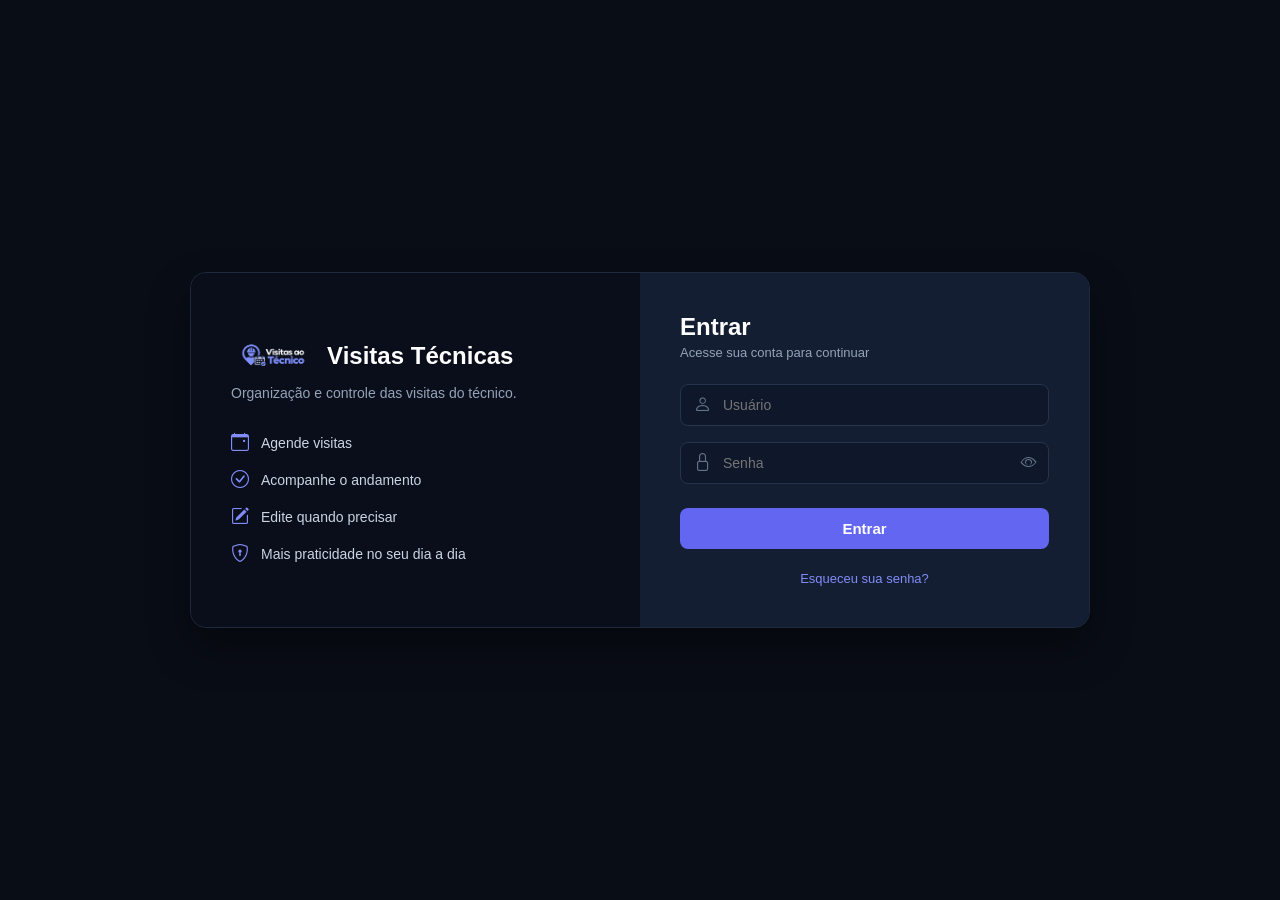
==== login.html @ baa8d4c4 "Interface do sistema de vistas técnicas" ====
<!DOCTYPE html>
<html lang="pt-BR">
<head>
  <meta charset="UTF-8">
  <meta name="viewport" content="width=device-width, initial-scale=1.0">
  <title>Visitas Técnicas - Login</title>
  
  <!-- Bootstrap Icons CDN -->
  <link rel="stylesheet" href="https://cdn.jsdelivr.net/npm/bootstrap-icons@1.11.3/font/bootstrap-icons.min.css">
  <link rel="stylesheet" href="style.css">
</head>
<body class="login-body">

  <div class="login-wrapper">
    <!-- Lado Esquerdo: Apresentação -->
    <div class="login-banner">
      <div class="brand-logo-container">
        <!-- Cole o caminho da sua logo aqui -->
        <img src="img/logo (2).png" alt="Visitas Técnicas" class="brand-logo" onerror="this.style.display='none'; document.getElementById('fallback-icon').style.display='inline-block';">
        <i id="fallback-icon" class="bi bi-shield-check brand-fallback-icon" style="display:none;"></i>
        <h1>Visitas Técnicas</h1>
      </div>
      
      <p class="brand-desc">Organização e controle das visitas do técnico.</p>

      <ul class="login-features">
        <li><i class="bi bi-calendar-event"></i> Agende visitas</li>
        <li><i class="bi bi-check-circle"></i> Acompanhe o andamento</li>
        <li><i class="bi bi-pencil-square"></i> Edite quando precisar</li>
        <li><i class="bi bi-shield-lock"></i> Mais praticidade no seu dia a dia</li>
      </ul>
    </div>

    <!-- Lado Direito: Formulário -->
    <div class="login-box">
      <h2>Entrar</h2>
      <p class="subtitle">Acesse sua conta para continuar</p>

      <form id="formLogin">
        <div class="field-group">
          <i class="bi bi-person field-icon"></i>
          <input type="text" id="userInput" placeholder="Usuário" required>
        </div>

        <div class="field-group">
          <i class="bi bi-lock field-icon"></i>
          <input type="password" id="passwordInput" placeholder="Senha" required>
          <button type="button" class="btn-toggle-pass" id="btnTogglePass">
            <i class="bi bi-eye" id="eyeIcon"></i>
          </button>
        </div>

        <button type="submit" class="btn-submit">Entrar</button>

        <div class="form-links">
          <a href="#" class="forgot-link">Esqueceu sua senha?</a>
        </div>
      </form>
    </div>
  </div>

  <script src="script.js"></script>
</body>
</html>
---- style.css ----
* {
  margin: 0;
  padding: 0;
  box-sizing: border-box;
  font-family: -apple-system, BlinkMacSystemFont, "Segoe UI", Roboto, Helvetica, Arial, sans-serif;
}

:root {
  --bg-page: #f1f5f9;
  --bg-card: #ffffff;
  --text-main: #0f172a;
  --text-sub: #64748b;
  --border-color: #e2e8f0;

  --sidebar-bg: #0f172a;
  --sidebar-text: #94a3b8;
  --sidebar-active: #4f46e5;

  --primary-color: #4f46e5;
  --primary-hover: #4338ca;

  /* Status e Ações */
  --blue: #3b82f6;
  --bg-blue: #eff6ff;
  --green: #10b981;
  --bg-green: #ecfdf5;
  --amber: #f59e0b;
  --bg-amber: #fffbeb;
  --red: #ef4444;
  --bg-red: #fef2f2;
  --purple: #8b5cf6;
  --bg-purple: #f5f3ff;
}

body.dark-mode {
  --bg-page: #0b0f19;
  --bg-card: #151e32;
  --text-main: #f8fafc;
  --text-sub: #94a3b8;
  --border-color: #26334d;

  --bg-blue: #1e293b;
  --bg-green: #14382c;
  --bg-amber: #3d2f13;
  --bg-red: #3b1919;
  --bg-purple: #2b1f47;
}

body {
  background-color: var(--bg-page);
  color: var(--text-main);
  transition: background-color 0.2s;
}

/* ==========================================================================
   ESTILOS DE LOGO (Configuração da sua imagem)
   ========================================================================== */
.brand-logo,
.sidebar-logo-img {
  max-height: 42px;
  width: auto;
  object-fit: contain;
}

.brand-fallback-icon {
  font-size: 32px;
  color: #818cf8;
}

/* ==========================================================================
   TELA DE LOGIN
   ========================================================================== */
.login-body {
  min-height: 100vh;
  background: #090d16;
  display: flex;
  align-items: center;
  justify-content: center;
  padding: 16px;
}

.login-wrapper {
  display: grid;
  grid-template-columns: 1fr 1fr;
  max-width: 900px;
  width: 100%;
  background: #0f172a;
  border-radius: 16px;
  overflow: hidden;
  border: 1px solid #1e293b;
  box-shadow: 0 20px 40px rgba(0, 0, 0, 0.4);
}

.login-banner {
  padding: 40px;
  background: #090e1a;
  color: #ffffff;
  display: flex;
  flex-direction: column;
  justify-content: center;
}

.brand-logo-container {
  display: flex;
  align-items: center;
  gap: 12px;
  margin-bottom: 8px;
}

.brand-logo-container h1 {
  font-size: 24px;
  font-weight: 700;
}

.brand-desc {
  color: #94a3b8;
  font-size: 14px;
  margin-bottom: 32px;
}

.login-features {
  list-style: none;
  display: flex;
  flex-direction: column;
  gap: 16px;
}

.login-features li {
  display: flex;
  align-items: center;
  gap: 12px;
  color: #cbd5e1;
  font-size: 14px;
}

.login-features i {
  color: #818cf8;
  font-size: 18px;
}

.login-box {
  padding: 40px;
  background: #141e33;
  display: flex;
  flex-direction: column;
  justify-content: center;
}

.login-box h2 {
  color: #ffffff;
  font-size: 24px;
  margin-bottom: 4px;
}

.login-box .subtitle {
  color: #94a3b8;
  font-size: 13px;
  margin-bottom: 24px;
}

.field-group {
  position: relative;
  margin-bottom: 16px;
}

.field-icon {
  position: absolute;
  left: 14px;
  top: 50%;
  transform: translateY(-50%);
  color: #64748b;
  font-size: 18px;
}

.field-group input {
  width: 100%;
  padding: 12px 16px 12px 42px;
  background: #0f172a;
  border: 1px solid #26334d;
  border-radius: 8px;
  color: #ffffff;
  font-size: 14px;
  outline: none;
}

.field-group input:focus {
  border-color: #6366f1;
}

.btn-toggle-pass {
  position: absolute;
  right: 12px;
  top: 50%;
  transform: translateY(-50%);
  background: none;
  border: none;
  color: #64748b;
  cursor: pointer;
  font-size: 16px;
}

.btn-submit {
  width: 100%;
  padding: 12px;
  background: #6366f1;
  color: #ffffff;
  border: none;
  border-radius: 8px;
  font-weight: 600;
  font-size: 15px;
  cursor: pointer;
  margin-top: 8px;
}

.btn-submit:hover {
  background: #4f46e5;
}

.form-links {
  text-align: center;
  margin-top: 20px;
}

.forgot-link {
  color: #818cf8;
  font-size: 13px;
  text-decoration: none;
}

.forgot-link:hover {
  text-decoration: underline;
}

/* ==========================================================================
   DASHBOARD - LAYOUT & SIDEBAR
   ========================================================================== */
.dashboard-body {
  display: flex;
  min-height: 100vh;
}

.sidebar {
  width: 250px;
  background: var(--sidebar-bg);
  color: #ffffff;
  position: fixed;
  top: 0;
  bottom: 0;
  left: 0;
  display: flex;
  flex-direction: column;
  z-index: 100;
  transition: transform 0.25s ease;
}

.sidebar-brand {
  padding: 20px;
  display: flex;
  align-items: center;
  gap: 12px;
  font-weight: 700;
  font-size: 16px;
  border-bottom: 1px solid rgba(255, 255, 255, 0.05);
}

.sidebar-menu {
  flex: 1;
  padding: 16px 12px;
  display: flex;
  flex-direction: column;
  gap: 4px;
}

.menu-item {
  display: flex;
  align-items: center;
  gap: 12px;
  padding: 10px 14px;
  color: var(--sidebar-text);
  text-decoration: none;
  border-radius: 8px;
  font-size: 14px;
  font-weight: 500;
}

.menu-item:hover {
  background: #1e293b;
  color: #ffffff;
}

.menu-item.active {
  background: var(--sidebar-active);
  color: #ffffff;
}

.sidebar-footer {
  padding: 16px 12px;
  border-top: 1px solid rgba(255, 255, 255, 0.05);
}

.profile-card {
  display: flex;
  align-items: center;
  gap: 10px;
  padding: 8px 10px;
  background: rgba(255, 255, 255, 0.04);
  border-radius: 8px;
  cursor: pointer;
  margin-bottom: 8px;
}

.user-avatar {
  width: 32px;
  height: 32px;
  border-radius: 50%;
  background: #334155;
  display: flex;
  align-items: center;
  justify-content: center;
}

.user-details {
  flex: 1;
  display: flex;
  flex-direction: column;
}

.user-name {
  font-size: 12px;
  font-weight: 600;
}

.user-role {
  font-size: 10px;
  color: #94a3b8;
}

.btn-logout {
  display: flex;
  align-items: center;
  gap: 10px;
  padding: 8px 10px;
  color: #ef4444;
  text-decoration: none;
  font-size: 13px;
  border-radius: 6px;
}

/* ==========================================================================
   CONTEÚDO PRINCIPAL
   ========================================================================== */
.page-content {
  margin-left: 250px;
  flex: 1;
  padding: 24px;
  display: flex;
  flex-direction: column;
  gap: 20px;
}

/* Topbar */
.topbar {
  display: flex;
  justify-content: space-between;
  align-items: center;
}

.topbar-left {
  display: flex;
  align-items: center;
  gap: 12px;
}

.btn-menu-toggle {
  display: none;
  background: none;
  border: none;
  font-size: 24px;
  color: var(--text-main);
  cursor: pointer;
}

.page-title {
  font-size: 20px;
  font-weight: 700;
}

.page-subtitle {
  font-size: 12px;
  color: var(--text-sub);
}

.topbar-right {
  display: flex;
  align-items: center;
  gap: 10px;
}

.theme-switcher {
  background: var(--bg-card);
  border: 1px solid var(--border-color);
  padding: 3px;
  border-radius: 20px;
  display: flex;
  gap: 2px;
}

.theme-btn {
  background: none;
  border: none;
  padding: 4px 8px;
  border-radius: 14px;
  color: var(--text-sub);
  cursor: pointer;
}

.theme-btn.active {
  background: var(--sidebar-bg);
  color: #ffffff;
}

.btn-icon {
  background: var(--bg-card);
  border: 1px solid var(--border-color);
  width: 36px;
  height: 36px;
  border-radius: 50%;
  display: flex;
  align-items: center;
  justify-content: center;
  color: var(--text-main);
  position: relative;
  cursor: pointer;
}

.dot-badge {
  position: absolute;
  top: -2px;
  right: -2px;
  background: #ef4444;
  color: #ffffff;
  font-size: 10px;
  width: 15px;
  height: 15px;
  border-radius: 50%;
  display: flex;
  align-items: center;
  justify-content: center;
  font-weight: bold;
}

.header-avatar {
  width: 36px;
  height: 36px;
  border-radius: 50%;
  background: #cbd5e1;
  display: flex;
  align-items: center;
  justify-content: center;
  color: #475569;
}

/* Cards KPI */
.kpi-row {
  display: flex;
  align-items: center;
  justify-content: space-between;
  gap: 16px;
  flex-wrap: wrap;
}

.kpi-cards {
  display: flex;
  gap: 12px;
  flex: 1;
  flex-wrap: wrap;
}

.kpi-card {
  background: var(--bg-card);
  border: 1px solid var(--border-color);
  border-radius: 10px;
  padding: 14px;
  display: flex;
  align-items: center;
  gap: 12px;
  flex: 1;
  min-width: 150px;
}

.kpi-icon {
  width: 40px;
  height: 40px;
  border-radius: 8px;
  display: flex;
  align-items: center;
  justify-content: center;
  font-size: 18px;
}

.icon-blue { background: var(--bg-blue); color: var(--blue); }
.icon-purple { background: var(--bg-purple); color: var(--purple); }
.icon-green { background: var(--bg-green); color: var(--green); }
.icon-red { background: var(--bg-red); color: var(--red); }
.icon-amber { background: var(--bg-amber); color: var(--amber); }

.kpi-info {
  display: flex;
  flex-direction: column;
}

.kpi-info .title { font-size: 11px; color: var(--text-sub); }
.kpi-info .number { font-size: 18px; font-weight: 700; }
.kpi-info .period { font-size: 10px; color: var(--text-sub); }

.btn-primary-action {
  background: var(--primary-color);
  color: #ffffff;
  border: none;
  padding: 10px 16px;
  border-radius: 8px;
  font-weight: 600;
  font-size: 13px;
  display: flex;
  align-items: center;
  gap: 6px;
  cursor: pointer;
  white-space: nowrap;
}

/* Painel principal */
.dashboard-content {
  display: grid;
  grid-template-columns: 1fr 320px;
  gap: 20px;
}

.card-panel {
  background: var(--bg-card);
  border: 1px solid var(--border-color);
  border-radius: 12px;
  padding: 18px;
}

.panel-header {
  display: flex;
  justify-content: space-between;
  align-items: center;
  margin-bottom: 16px;
}

.panel-header h2 {
  font-size: 15px;
  font-weight: 700;
}

.date-highlight {
  font-size: 12px;
  font-weight: 400;
  color: var(--text-sub);
}

.select-filter {
  padding: 4px 8px;
  border-radius: 6px;
  border: 1px solid var(--border-color);
  background: var(--bg-card);
  color: var(--text-main);
  font-size: 12px;
}

/* Lista de Visitas */
.visit-items {
  display: flex;
  flex-direction: column;
  gap: 10px;
}

.visit-card {
  display: flex;
  align-items: center;
  justify-content: space-between;
  padding: 12px 14px;
  background: var(--bg-page);
  border-radius: 8px;
  border-left: 4px solid transparent;
}

.border-amber { border-left-color: var(--amber); }
.border-blue { border-left-color: var(--blue); }
.border-red { border-left-color: var(--red); }
.border-green { border-left-color: var(--green); }

.visit-card .time {
  font-size: 13px;
  font-weight: 700;
  color: var(--primary-color);
  width: 50px;
}

.visit-card .info {
  flex: 1;
  padding: 0 12px;
}

.visit-card .info h3 {
  font-size: 13px;
  margin-bottom: 2px;
}

.visit-card .info p {
  font-size: 11px;
  color: var(--text-sub);
  display: flex;
  align-items: center;
  gap: 4px;
  margin-top: 1px;
}

.action-box {
  display: flex;
  align-items: center;
  gap: 12px;
}

.tag {
  padding: 3px 10px;
  border-radius: 10px;
  font-size: 11px;
  font-weight: 600;
}

.tag-amber { background: var(--bg-amber); color: var(--amber); }
.tag-blue { background: var(--bg-blue); color: var(--blue); }
.tag-red { background: var(--bg-red); color: var(--red); }
.tag-green { background: var(--bg-green); color: var(--green); }

.btn-detail {
  background: none;
  border: none;
  color: var(--blue);
  font-size: 12px;
  cursor: pointer;
}

.panel-footer {
  text-align: center;
  margin-top: 14px;
}

.link-more, .link-sm {
  color: var(--blue);
  text-decoration: none;
  font-size: 12px;
  font-weight: 600;
}

/* Agenda Widget */
.right-column {
  display: flex;
  flex-direction: column;
  gap: 20px;
}

.calendar-controls {
  display: flex;
  align-items: center;
  gap: 6px;
  font-size: 12px;
  font-weight: 600;
  color: var(--text-sub);
}

.btn-arrow {
  background: none;
  border: none;
  color: var(--text-sub);
  cursor: pointer;
}

.mini-calendar {
  display: grid;
  grid-template-columns: repeat(7, 1fr);
  gap: 4px;
  text-align: center;
  margin-bottom: 12px;
}

.cal-head {
  font-size: 10px;
  color: var(--text-sub);
  font-weight: 600;
  padding-bottom: 4px;
}

.cal-day {
  font-size: 11px;
  padding: 4px 0;
  display: flex;
  flex-direction: column;
  align-items: center;
  position: relative;
}

.cal-day.muted { color: var(--border-color); }

.cal-day.active {
  background: var(--blue);
  color: #ffffff;
  border-radius: 50%;
  width: 24px;
  height: 24px;
  margin: 0 auto;
  line-height: 16px;
}

.dot {
  width: 3px;
  height: 3px;
  border-radius: 50%;
  margin-top: 2px;
}

.dot.blue, .legend-icon.blue { background: var(--blue); }
.dot.green, .legend-icon.green { background: var(--green); }
.dot.red, .legend-icon.red { background: var(--red); }
.dot.amber, .legend-icon.amber { background: var(--amber); }

.calendar-legend {
  display: grid;
  grid-template-columns: 1fr 1fr;
  gap: 6px;
  font-size: 10px;
  color: var(--text-sub);
  padding-top: 10px;
  border-top: 1px solid var(--border-color);
}

.calendar-legend span {
  display: flex;
  align-items: center;
  gap: 4px;
}

.legend-icon {
  width: 6px;
  height: 6px;
  border-radius: 50%;
  display: inline-block;
}

/* Próximas Visitas */
.next-items {
  display: flex;
  flex-direction: column;
  gap: 8px;
}

.next-item {
  display: flex;
  align-items: center;
  gap: 10px;
  padding: 8px 0;
  border-bottom: 1px solid var(--border-color);
}

.next-item:last-child { border-bottom: none; }

.item-icon {
  width: 32px;
  height: 32px;
  border-radius: 6px;
  background: var(--bg-blue);
  color: var(--blue);
  display: flex;
  align-items: center;
  justify-content: center;
  font-size: 14px;
}

.item-details { flex: 1; }
.item-details h4 { font-size: 12px; }
.item-details p { font-size: 10px; color: var(--text-sub); }
.item-arrow { font-size: 12px; color: var(--text-sub); }

.sidebar-backdrop {
  display: none;
  position: fixed;
  inset: 0;
  background: rgba(0,0,0,0.5);
  z-index: 90;
}

/* Mobile */
@media (max-width: 900px) {
  .dashboard-content { grid-template-columns: 1fr; }
}

@media (max-width: 768px) {
  .login-wrapper { grid-template-columns: 1fr; }
  .login-banner { display: none; }

  .sidebar { transform: translateX(-100%); }
  .sidebar.open { transform: translateX(0); }
  .sidebar-backdrop.active { display: block; }

  .page-content { margin-left: 0; padding: 16px; }
  .btn-menu-toggle { display: block; }

  .visit-card { flex-direction: column; align-items: flex-start; gap: 8px; }
  .action-box { width: 100%; justify-content: space-between; }
}

/* ==========================================================================
   TELA: NOVA VISITA & FORMULÁRIOS
   ========================================================================== */
.form-section-title {
  font-size: 16px;
  font-weight: 700;
  margin-bottom: 20px;
}

.visit-form {
  display: flex;
  flex-direction: column;
  gap: 16px;
}

.form-row {
  display: grid;
  grid-template-columns: 1fr 1fr;
  gap: 16px;
}

.form-group {
  display: flex;
  flex-direction: column;
  gap: 6px;
}

.form-group.full-width {
  grid-column: 1 / -1;
}

.form-group label {
  font-size: 13px;
  font-weight: 600;
  color: var(--text-main);
  display: flex;
  align-items: center;
  gap: 6px;
}

.form-group label i {
  color: var(--text-sub);
}

.form-group input,
.form-group select,
.form-group textarea {
  width: 100%;
  padding: 10px 14px;
  border-radius: 8px;
  border: 1px solid var(--border-color);
  background-color: var(--bg-card);
  color: var(--text-main);
  font-size: 13px;
  outline: none;
  transition: border-color 0.2s;
}

.form-group input:focus,
.form-group select:focus,
.form-group textarea:focus {
  border-color: var(--primary-color);
}

.form-group textarea {
  resize: vertical;
}

/* Painel de Resumo */
.summary-panel {
  display: flex;
  flex-direction: column;
  gap: 16px;
}

.summary-card-box {
  background: var(--bg-page);
  border-radius: 10px;
  padding: 14px;
  display: flex;
  flex-direction: column;
  gap: 16px;
}

.summary-item {
  display: flex;
  align-items: center;
  gap: 12px;
}

.summary-icon {
  width: 36px;
  height: 36px;
  border-radius: 8px;
  background: var(--bg-blue);
  color: var(--blue);
  display: flex;
  align-items: center;
  justify-content: center;
  font-size: 16px;
}

.summary-info {
  display: flex;
  flex-direction: column;
}

.summary-label {
  font-size: 11px;
  color: var(--text-sub);
}

.summary-value {
  font-size: 13px;
  font-weight: 600;
  color: var(--text-main);
}

.summary-value.muted {
  color: var(--text-sub);
  font-weight: 400;
}

.summary-actions {
  display: flex;
  flex-direction: column;
  gap: 8px;
  margin-top: 8px;
}

.full-btn {
  width: 100%;
  justify-content: center;
}

.btn-secondary-action {
  display: block;
  text-align: center;
  padding: 10px;
  border-radius: 8px;
  border: 1px solid var(--border-color);
  background: transparent;
  color: var(--text-sub);
  text-decoration: none;
  font-size: 13px;
  font-weight: 600;
  transition: background 0.2s;
}

.btn-secondary-action:hover {
  background: var(--bg-page);
}

@media (max-width: 600px) {
  .form-row {
    grid-template-columns: 1fr;
  }
}

/* Campo de texto com ícone */
.input-with-icon {
  position: relative;
  display: flex;
  align-items: center;
}

.input-with-icon i {
  position: absolute;
  left: 12px;
  color: var(--text-sub);
  font-size: 16px;
  pointer-events: none;
}

.input-with-icon input {
  width: 100%;
  padding: 10px 12px 10px 38px; /* Espaço para o ícone na esquerda */
  border: 1px solid var(--border-color);
  border-radius: 8px;
  background-color: var(--bg-card);
  color: var(--text-main);
  font-size: 14px;
  outline: none;
  transition: border-color 0.2s;
}

.input-with-icon input:focus {
  border-color: var(--primary-color);
}

/* ==========================================================================
   TELA: DETALHES DA VISITA
   ========================================================================== */
.details-top-bar {
  display: flex;
  justify-content: space-between;
  align-items: center;
  margin-bottom: 8px;
}

.btn-back {
  display: flex;
  align-items: center;
  gap: 8px;
  background: var(--bg-card);
  border: 1px solid var(--border-color);
  padding: 8px 14px;
  border-radius: 8px;
  color: var(--text-main);
  font-size: 13px;
  font-weight: 600;
  text-decoration: none;
  transition: background 0.2s;
}

.btn-back:hover {
  background: var(--bg-page);
}

.main-details-column {
  display: flex;
  flex-direction: column;
  gap: 20px;
}

.details-list {
  display: flex;
  flex-direction: column;
  gap: 20px;
}

.detail-row {
  display: flex;
  gap: 16px;
  align-items: flex-start;
}

.detail-icon {
  width: 40px;
  height: 40px;
  border-radius: 10px;
  background: var(--bg-purple);
  color: var(--purple);
  display: flex;
  align-items: center;
  justify-content: center;
  font-size: 18px;
  flex-shrink: 0;
}

.detail-content {
  display: flex;
  flex-direction: column;
  gap: 2px;
}

.detail-header-title {
  display: flex;
  align-items: center;
  gap: 12px;
}

.detail-header-title h3 {
  font-size: 16px;
  font-weight: 700;
}

.detail-label {
  font-size: 11px;
  color: var(--text-sub);
}

.detail-title {
  font-size: 14px;
  font-weight: 600;
  color: var(--text-main);
}

.detail-obs {
  font-size: 13px;
  color: var(--text-sub);
  line-height: 1.4;
  margin-top: 4px;
}

/* Lista de Participantes */
.participants-panel {
  margin-top: 0;
}

.participants-list {
  display: flex;
  flex-direction: column;
  gap: 12px;
}

.participant-item {
  display: flex;
  align-items: center;
  gap: 12px;
  padding: 10px 0;
  border-bottom: 1px solid var(--border-color);
}

.participant-item:last-child {
  border-bottom: none;
}

.participant-avatar {
  width: 36px;
  height: 36px;
  border-radius: 50%;
  background: #cbd5e1;
  display: flex;
  align-items: center;
  justify-content: center;
  color: #475569;
}

.participant-info {
  flex: 1;
}

.participant-info h4 {
  font-size: 13px;
  font-weight: 600;
}

.participant-info p {
  font-size: 11px;
  color: var(--text-sub);
}

/* Painel de Ações */
.actions-panel h2 {
  font-size: 15px;
  font-weight: 700;
  margin-bottom: 16px;
}

.action-buttons-list {
  display: flex;
  flex-direction: column;
  gap: 10px;
}

.btn-action-outline,
.btn-action-danger {
  width: 100%;
  padding: 10px 14px;
  border-radius: 8px;
  font-size: 13px;
  font-weight: 600;
  display: flex;
  align-items: center;
  gap: 10px;
  cursor: pointer;
  background: transparent;
  transition: all 0.2s;
}

.btn-action-outline {
  border: 1px solid var(--border-color);
  color: var(--text-main);
}

.btn-action-outline:hover {
  background: var(--bg-page);
  border-color: var(--primary-color);
  color: var(--primary-color);
}

.btn-action-danger {
  border: 1px solid var(--bg-red);
  background: var(--bg-red);
  color: var(--red);
}

.btn-action-danger:hover {
  background: var(--red);
  color: #ffffff;
}

/* ==========================================================================
   TELA: PARTICIPANTES DA VISITA
   ========================================================================== */
.visit-summary-banner {
  display: flex;
  align-items: center;
  justify-content: space-between;
  gap: 16px;
  flex-wrap: wrap;
  padding: 16px 20px;
}

.banner-left {
  display: flex;
  align-items: center;
  gap: 12px;
}

.banner-title {
  font-size: 16px;
  font-weight: 700;
}

.banner-subtitle {
  font-size: 12px;
  color: var(--text-sub);
}

.banner-center {
  display: flex;
  flex-direction: column;
  gap: 4px;
  font-size: 13px;
  color: var(--text-main);
}

.banner-center p {
  display: flex;
  align-items: center;
  gap: 6px;
}

.banner-center i {
  color: var(--text-sub);
}

/* Tabela Customizada */
.participants-table-card {
  padding: 20px;
}

.table-responsive {
  width: 100%;
  overflow-x: auto;
  margin-top: 10px;
}

.custom-table {
  width: 100%;
  border-collapse: collapse;
  text-align: left;
}

.custom-table th {
  padding: 12px 14px;
  font-size: 12px;
  font-weight: 600;
  color: var(--text-sub);
  border-bottom: 1px solid var(--border-color);
}

.custom-table td {
  padding: 14px;
  font-size: 13px;
  border-bottom: 1px solid var(--border-color);
  color: var(--text-main);
}

.custom-table tr:last-child td {
  border-bottom: none;
}

.user-cell {
  display: flex;
  align-items: center;
  gap: 10px;
}

.user-cell-avatar {
  width: 32px;
  height: 32px;
  border-radius: 50%;
  background: #cbd5e1;
  display: flex;
  align-items: center;
  justify-content: center;
  color: #475569;
}

.user-cell-name {
  font-weight: 600;
}

.text-right {
  text-align: right;
}

.btn-table-action {
  background: none;
  border: none;
  color: var(--text-sub);
  font-size: 18px;
  cursor: pointer;
  padding: 4px 8px;
  border-radius: 6px;
}

.btn-table-action:hover {
  background: var(--bg-page);
  color: var(--text-main);
}

/* Paginação */
.table-pagination-footer {
  display: flex;
  align-items: center;
  justify-content: space-between;
  margin-top: 16px;
  padding-top: 16px;
  border-top: 1px solid var(--border-color);
}

.pagination-info {
  font-size: 12px;
  color: var(--text-sub);
}

.pagination-controls {
  display: flex;
  align-items: center;
  gap: 6px;
}

.btn-page {
  min-width: 28px;
  height: 28px;
  border: 1px solid var(--border-color);
  background: var(--bg-card);
  color: var(--text-main);
  border-radius: 6px;
  font-size: 12px;
  cursor: pointer;
  display: flex;
  align-items: center;
  justify-content: center;
}

.btn-page.active {
  background: var(--primary-color);
  color: #ffffff;
  border-color: var(--primary-color);
}

.btn-page:disabled {
  opacity: 0.5;
  cursor: not-allowed;
}

/* Modal */
.modal-overlay {
  display: none;
  position: fixed;
  inset: 0;
  background: rgba(0, 0, 0, 0.5);
  z-index: 200;
  align-items: center;
  justify-content: center;
  padding: 16px;
}

.modal-overlay.active {
  display: flex;
}

.modal-card {
  background: var(--bg-card);
  border-radius: 12px;
  width: 100%;
  max-width: 450px;
  overflow: hidden;
  border: 1px solid var(--border-color);
  box-shadow: 0 10px 25px rgba(0, 0, 0, 0.2);
}

.modal-header {
  padding: 16px 20px;
  border-bottom: 1px solid var(--border-color);
  display: flex;
  justify-content: space-between;
  align-items: center;
}

.modal-header h3 {
  font-size: 16px;
  font-weight: 700;
}

.btn-close-modal {
  background: none;
  border: none;
  color: var(--text-sub);
  font-size: 16px;
  cursor: pointer;
}

.modal-body {
  padding: 20px;
  display: flex;
  flex-direction: column;
  gap: 14px;
}

.modal-footer {
  padding: 14px 20px;
  border-top: 1px solid var(--border-color);
  display: flex;
  justify-content: flex-end;
  gap: 10px;
}

/* Tag para status Cancelado */
.tag-red {
  background-color: #fee2e2;
  color: #dc2626;
  padding: 4px 10px;
  border-radius: 6px;
  font-size: 12px;
  font-weight: 600;
  display: inline-block;
}

/* ==========================================================================
   TELA: LISTAGEM DE VISITAS / CLIENTES / TÉCNICOS
   ========================================================================== */
.filter-bar {
  display: flex;
  justify-content: space-between;
  align-items: center;
  gap: 16px;
  margin-bottom: 20px;
  flex-wrap: wrap;
}

.filter-inputs {
  display: flex;
  align-items: center;
  gap: 12px;
  flex: 1;
  max-width: 600px;
}

.search-input-wrapper {
  position: relative;
  flex: 1;
}

.search-input-wrapper i {
  position: absolute;
  left: 12px;
  top: 50%;
  transform: translateY(-50%);
  color: var(--text-sub);
  font-size: 14px;
}

.search-input-wrapper input {
  width: 100%;
  padding: 10px 12px 10px 36px;
  border-radius: 8px;
  border: 1px solid var(--border-color);
  background: var(--bg-card);
  color: var(--text-main);
  font-size: 13px;
  outline: none;
}

.select-wrapper select {
  padding: 10px 14px;
  border-radius: 8px;
  border: 1px solid var(--border-color);
  background: var(--bg-card);
  color: var(--text-main);
  font-size: 13px;
  outline: none;
  cursor: pointer;
}

/* Avatares com Iniciais */
.avatar-circle {
  width: 32px;
  height: 32px;
  border-radius: 50%;
  display: flex;
  align-items: center;
  justify-content: center;
  font-size: 11px;
  font-weight: 700;
  color: #ffffff;
  flex-shrink: 0;
}

.bg-blue {
  background-color: #6366f1;
}

.user-cell {
  display: flex;
  align-items: center;
  gap: 10px;
}

.user-name-text {
  font-weight: 600;
  color: var(--text-main);
}

.num-col {
  color: var(--text-sub);
  font-weight: 500;
}

/* Botão de Olho na Tabela */
.btn-table-icon {
  color: var(--text-sub);
  font-size: 16px;
  padding: 6px;
  border-radius: 6px;
  text-decoration: none;
  display: inline-flex;
  align-items: center;
  justify-content: center;
  transition: all 0.2s;
}

.btn-table-icon:hover {
  color: var(--primary-color);
  background-color: var(--bg-page);
}

.text-center {
  text-align: center;
}

/* Badges de Usuário do Topo e Rodapé */
.user-avatar-badge, .header-avatar-badge {
  width: 34px;
  height: 34px;
  border-radius: 50%;
  background-color: #6366f1;
  color: #ffffff;
  display: flex;
  align-items: center;
  justify-content: center;
  font-size: 12px;
  font-weight: 700;
}
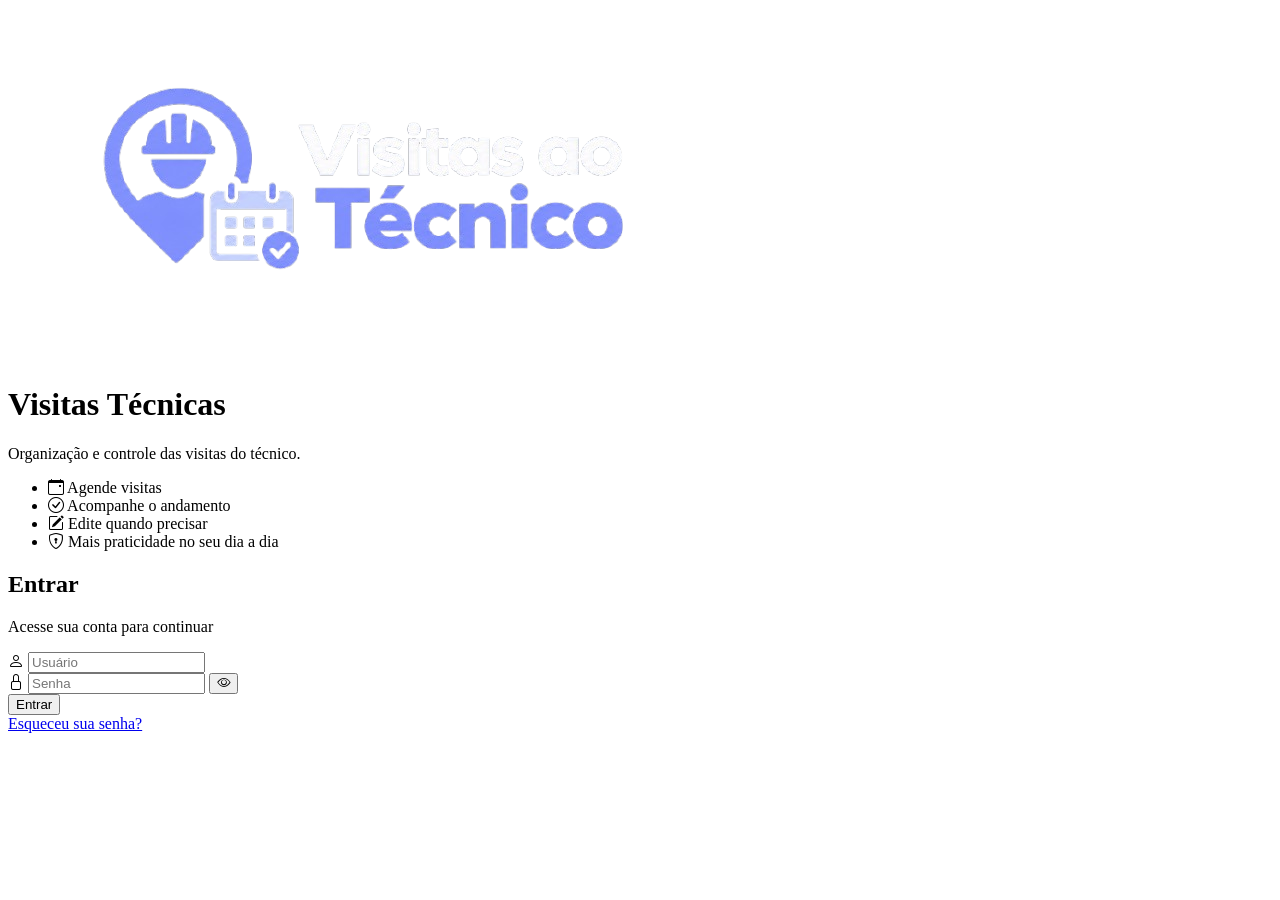
==== commit 64df3b70: "Add files via upload" ====
--- a/login.html
+++ b/login.html
@@ -7,7 +7,7 @@
   
   <!-- Bootstrap Icons CDN -->
   <link rel="stylesheet" href="https://cdn.jsdelivr.net/npm/bootstrap-icons@1.11.3/font/bootstrap-icons.min.css">
-  <link rel="stylesheet" href="style.css">
+  <link rel="stylesheet" href="static/style.css">
 </head>
 <body class="login-body">
 
@@ -15,7 +15,6 @@
     <!-- Lado Esquerdo: Apresentação -->
     <div class="login-banner">
       <div class="brand-logo-container">
-        <!-- Cole o caminho da sua logo aqui -->
         <img src="img/logo (2).png" alt="Visitas Técnicas" class="brand-logo" onerror="this.style.display='none'; document.getElementById('fallback-icon').style.display='inline-block';">
         <i id="fallback-icon" class="bi bi-shield-check brand-fallback-icon" style="display:none;"></i>
         <h1>Visitas Técnicas</h1>
@@ -59,6 +58,6 @@
     </div>
   </div>
 
-  <script src="script.js"></script>
+  <script src="static/script.js"></script>
 </body>
 </html>
